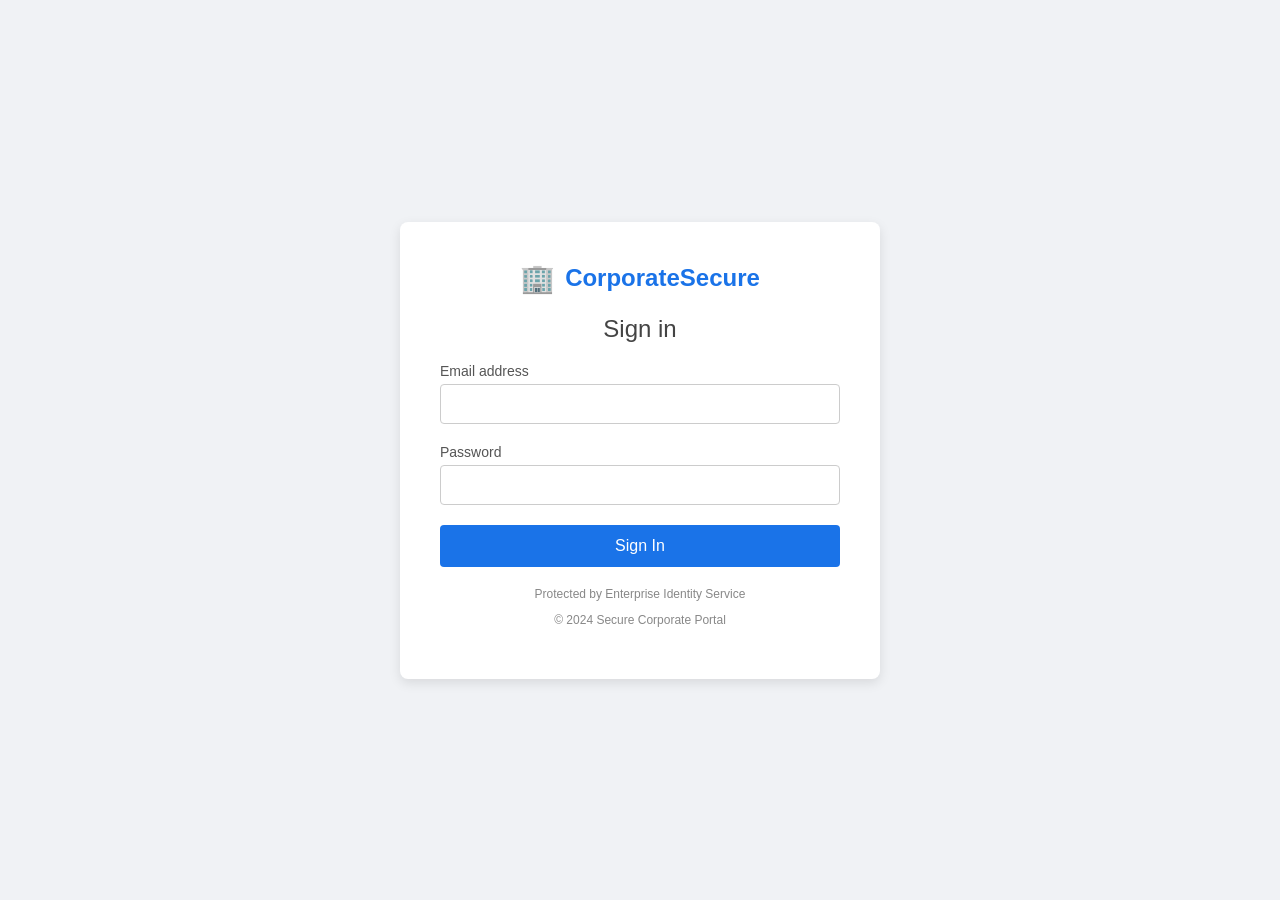
==== templates/login.html @ 0d99fa84 "Add initial Python backend files and Firebase configuration" ====
<!DOCTYPE html>
<html lang="en">

<head>
    <meta charset="UTF-8">
    <meta name="viewport" content="width=device-width, initial-scale=1.0">
    <title>Sign In - Secure Corporate Portal</title>
    <style>
        body {
            font-family: 'Segoe UI', Tahoma, Geneva, Verdana, sans-serif;
            background-color: #f0f2f5;
            display: flex;
            justify-content: center;
            align-items: center;
            height: 100vh;
            margin: 0;
            color: #333;
        }

        .login-container {
            background-color: white;
            padding: 40px;
            border-radius: 8px;
            box-shadow: 0 4px 12px rgba(0, 0, 0, 0.1);
            width: 100%;
            max-width: 400px;
            text-align: center;
        }

        .logo {
            font-size: 24px;
            font-weight: bold;
            color: #1a73e8;
            margin-bottom: 20px;
            display: flex;
            align-items: center;
            justify-content: center;
            gap: 10px;
        }

        .logo-icon {
            font-size: 28px;
        }

        h2 {
            margin-bottom: 20px;
            color: #444;
            font-weight: 500;
        }

        .form-group {
            margin-bottom: 20px;
            text-align: left;
        }

        label {
            display: block;
            margin-bottom: 5px;
            font-size: 14px;
            color: #555;
        }

        input[type="email"],
        input[type="password"] {
            width: 100%;
            padding: 10px;
            border: 1px solid #ccc;
            border-radius: 4px;
            box-sizing: border-box;
            font-size: 16px;
        }

        input:focus {
            border-color: #1a73e8;
            outline: none;
        }

        .btn {
            background-color: #1a73e8;
            color: white;
            padding: 12px;
            border: none;
            border-radius: 4px;
            width: 100%;
            font-size: 16px;
            cursor: pointer;
            font-weight: 500;
            transition: background 0.2s;
        }

        .btn:hover {
            background-color: #1557b0;
        }

        .alert {
            background-color: #fce8e6;
            color: #d93025;
            padding: 12px;
            border-radius: 4px;
            margin-bottom: 20px;
            font-size: 14px;
            display: none;
            border: 1px solid #fad2cf;
        }

        .footer {
            margin-top: 20px;
            font-size: 12px;
            color: #888;
        }

        .sim-banner {
            background-color: #d93025;
            color: white;
            text-align: center;
            padding: 5px;
            font-size: 12px;
            position: fixed;
            top: 0;
            left: 0;
            width: 100%;
        }
    </style>
</head>

<body>

    <!-- Optional banner for simulation clarity (can be hidden for realism) -->
    <!-- <div class="sim-banner">Phishing Simulation - Educational Purposes Only</div> -->

    <div class="login-container">
        <div class="logo">
            <span class="logo-icon">🏢</span>
            <span>CorporateSecure</span>
        </div>

        <h2>Sign in</h2>

        <div id="error-msg" class="alert">
            Incorrect email or password. Please try again.
        </div>

        <form id="login-form">
            <div class="form-group">
                <label for="email">Email address</label>
                <input type="email" id="email" name="email" required>
            </div>
            <div class="form-group">
                <label for="password">Password</label>
                <input type="password" id="password" name="password" required>
            </div>
            <button type="submit" class="btn">Sign In</button>
        </form>

        <div class="footer">
            <p>Protected by Enterprise Identity Service</p>
            <p>&copy; 2024 Secure Corporate Portal</p>
        </div>
    </div>

    <script>
        document.getElementById('login-form').addEventListener('submit', function (e) {
            e.preventDefault();
            // In a real simulation, this would log credentials and redirect
            // For this demo, we'll just show an alert or redirect to education

            const email = document.getElementById('email').value;
            const password = document.getElementById('password').value;

            if (email && password) {
                // Simulate "capture" and redirect to education
                alert("⚠ OPS! You just entered your credentials on a simulated phishing page.\n\nIn a real attack, your account would be compromised.\n\nRedirecting you to security training...");
                window.location.href = "/training";
            }
        });
    </script>
</body>

</html>
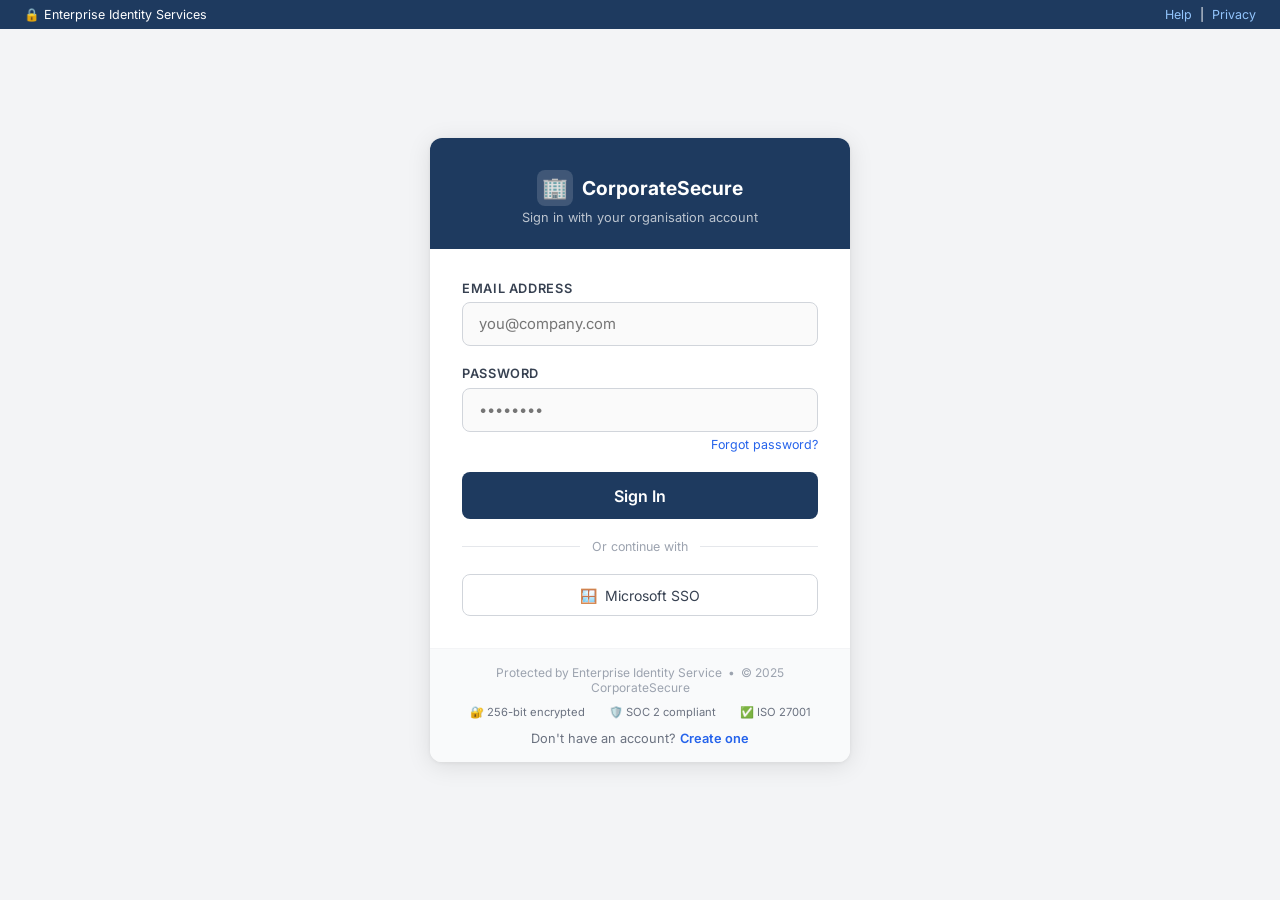
==== commit f508cb59: "Updated phishing template" ====
--- a/templates/login.html
+++ b/templates/login.html
@@ -4,173 +4,610 @@
 <head>
     <meta charset="UTF-8">
     <meta name="viewport" content="width=device-width, initial-scale=1.0">
-    <title>Sign In - Secure Corporate Portal</title>
+    <title>Sign In – Secure Corporate Portal</title>
+    <link href="https://fonts.googleapis.com/css2?family=Inter:wght@400;500;600;700&display=swap" rel="stylesheet">
     <style>
+        *,
+        *::before,
+        *::after {
+            box-sizing: border-box;
+            margin: 0;
+            padding: 0;
+        }
+
         body {
-            font-family: 'Segoe UI', Tahoma, Geneva, Verdana, sans-serif;
-            background-color: #f0f2f5;
-            display: flex;
+            font-family: 'Inter', -apple-system, BlinkMacSystemFont, sans-serif;
+            background: #f3f4f6;
+            min-height: 100vh;
+            display: flex;
+            flex-direction: column;
+            align-items: center;
             justify-content: center;
-            align-items: center;
-            height: 100vh;
-            margin: 0;
-            color: #333;
-        }
-
+            color: #1f2937;
+        }
+
+        /* ── Top bar ──────────────────────────────────────────── */
+        .corp-topbar {
+            position: fixed;
+            top: 0;
+            left: 0;
+            right: 0;
+            background: #1e3a5f;
+            color: white;
+            font-size: 0.78rem;
+            padding: .45rem 1.5rem;
+            display: flex;
+            justify-content: space-between;
+            align-items: center;
+            z-index: 10;
+        }
+
+        .corp-topbar a {
+            color: #93c5fd;
+            text-decoration: none;
+        }
+
+        /* ── Card ────────────────────────────────────────────── */
         .login-container {
-            background-color: white;
-            padding: 40px;
+            background: white;
+            border-radius: 12px;
+            box-shadow: 0 4px 24px rgba(0, 0, 0, .1), 0 1px 4px rgba(0, 0, 0, .06);
+            width: 100%;
+            max-width: 420px;
+            overflow: hidden;
+            position: relative;
+        }
+
+        .card-header {
+            background: #1e3a5f;
+            padding: 2rem 2rem 1.5rem;
+            text-align: center;
+            color: white;
+        }
+
+        .corp-logo {
+            display: flex;
+            align-items: center;
+            justify-content: center;
+            gap: .6rem;
+            font-size: 1.2rem;
+            font-weight: 700;
+            margin-bottom: .25rem;
+        }
+
+        .corp-logo-icon {
+            width: 36px;
+            height: 36px;
+            background: rgba(255, 255, 255, .15);
             border-radius: 8px;
-            box-shadow: 0 4px 12px rgba(0, 0, 0, 0.1);
-            width: 100%;
-            max-width: 400px;
-            text-align: center;
-        }
-
-        .logo {
-            font-size: 24px;
-            font-weight: bold;
-            color: #1a73e8;
-            margin-bottom: 20px;
             display: flex;
             align-items: center;
             justify-content: center;
-            gap: 10px;
-        }
-
-        .logo-icon {
-            font-size: 28px;
-        }
-
-        h2 {
-            margin-bottom: 20px;
-            color: #444;
-            font-weight: 500;
+            font-size: 1.3rem;
+        }
+
+        .card-header p {
+            font-size: .8rem;
+            color: rgba(255, 255, 255, .7);
+            margin-top: .25rem;
+        }
+
+        /* ── Form area ───────────────────────────────────────── */
+        .card-body {
+            padding: 2rem;
         }
 
         .form-group {
-            margin-bottom: 20px;
-            text-align: left;
+            margin-bottom: 1.25rem;
         }
 
         label {
             display: block;
-            margin-bottom: 5px;
-            font-size: 14px;
-            color: #555;
+            font-size: .8rem;
+            font-weight: 600;
+            color: #374151;
+            margin-bottom: .4rem;
+            text-transform: uppercase;
+            letter-spacing: .05em;
         }
 
         input[type="email"],
         input[type="password"] {
             width: 100%;
-            padding: 10px;
-            border: 1px solid #ccc;
-            border-radius: 4px;
-            box-sizing: border-box;
-            font-size: 16px;
+            padding: .75rem 1rem;
+            border: 1.5px solid #d1d5db;
+            border-radius: 8px;
+            font-size: .925rem;
+            font-family: inherit;
+            transition: border-color .2s, box-shadow .2s;
+            background: #fafafa;
         }
 
         input:focus {
-            border-color: #1a73e8;
+            border-color: #2563eb;
             outline: none;
-        }
-
-        .btn {
-            background-color: #1a73e8;
+            box-shadow: 0 0 0 3px rgba(37, 99, 235, .12);
+            background: white;
+        }
+
+        .forgot-link {
+            display: block;
+            text-align: right;
+            font-size: .78rem;
+            color: #2563eb;
+            text-decoration: none;
+            margin-top: .35rem;
+        }
+
+        .btn-login {
+            width: 100%;
+            padding: .85rem;
+            background: #1e3a5f;
             color: white;
-            padding: 12px;
             border: none;
-            border-radius: 4px;
+            border-radius: 8px;
+            font-size: 1rem;
+            font-weight: 600;
+            font-family: inherit;
+            cursor: pointer;
+            transition: background .2s, transform .15s;
+            margin-top: .5rem;
+            display: flex;
+            align-items: center;
+            justify-content: center;
+            gap: .5rem;
+        }
+
+        .btn-login:hover {
+            background: #16304f;
+            transform: translateY(-1px);
+        }
+
+        .btn-login:active {
+            transform: translateY(0);
+        }
+
+        .btn-login .spinner {
+            display: none;
+            width: 18px;
+            height: 18px;
+            border: 2px solid rgba(255, 255, 255, .4);
+            border-top-color: white;
+            border-radius: 50%;
+            animation: spin .7s linear infinite;
+        }
+
+        @keyframes spin {
+            to {
+                transform: rotate(360deg);
+            }
+        }
+
+        .sso-divider {
+            display: flex;
+            align-items: center;
+            gap: .75rem;
+            margin: 1.25rem 0;
+            font-size: .78rem;
+            color: #9ca3af;
+        }
+
+        .sso-divider::before,
+        .sso-divider::after {
+            content: '';
+            flex: 1;
+            height: 1px;
+            background: #e5e7eb;
+        }
+
+        .btn-sso {
             width: 100%;
-            font-size: 16px;
+            padding: .7rem;
+            border: 1.5px solid #d1d5db;
+            border-radius: 8px;
+            background: white;
+            font-size: .875rem;
+            font-family: inherit;
             cursor: pointer;
-            font-weight: 500;
-            transition: background 0.2s;
-        }
-
-        .btn:hover {
-            background-color: #1557b0;
-        }
-
-        .alert {
-            background-color: #fce8e6;
-            color: #d93025;
-            padding: 12px;
-            border-radius: 4px;
-            margin-bottom: 20px;
-            font-size: 14px;
-            display: none;
-            border: 1px solid #fad2cf;
-        }
-
-        .footer {
-            margin-top: 20px;
-            font-size: 12px;
-            color: #888;
-        }
-
-        .sim-banner {
-            background-color: #d93025;
+            display: flex;
+            align-items: center;
+            justify-content: center;
+            gap: .5rem;
+            color: #374151;
+            transition: background .2s, border-color .2s;
+        }
+
+        .btn-sso:hover {
+            background: #f9fafb;
+            border-color: #9ca3af;
+        }
+
+        .card-footer {
+            background: #f9fafb;
+            border-top: 1px solid #f3f4f6;
+            padding: 1rem 2rem;
+            text-align: center;
+            font-size: .75rem;
+            color: #9ca3af;
+        }
+
+        .security-badges {
+            display: flex;
+            justify-content: center;
+            gap: 1.5rem;
+            margin-top: .65rem;
+            font-size: .7rem;
+        }
+
+        .security-badges span {
+            color: #6b7280;
+        }
+
+        /* ── Phishing Reveal Overlay ──────────────────────────── */
+        .reveal-overlay {
+            position: fixed;
+            inset: 0;
+            background: rgba(0, 0, 0, .7);
+            backdrop-filter: blur(6px);
+            z-index: 1000;
+            display: flex;
+            align-items: center;
+            justify-content: center;
+            padding: 1rem;
+            opacity: 0;
+            pointer-events: none;
+            transition: opacity .4s ease;
+        }
+
+        .reveal-overlay.visible {
+            opacity: 1;
+            pointer-events: all;
+        }
+
+        .reveal-card {
+            background: #0f172a;
+            border: 1px solid #334155;
+            border-radius: 16px;
+            max-width: 560px;
+            width: 100%;
+            overflow: hidden;
+            transform: scale(.92) translateY(20px);
+            transition: transform .4s cubic-bezier(0.34, 1.56, 0.64, 1);
+            box-shadow: 0 24px 60px rgba(0, 0, 0, .6);
+        }
+
+        .reveal-overlay.visible .reveal-card {
+            transform: scale(1) translateY(0);
+        }
+
+        .reveal-header {
+            background: linear-gradient(135deg, #dc2626, #991b1b);
+            padding: 1.5rem 2rem;
+            display: flex;
+            align-items: flex-start;
+            gap: 1rem;
+        }
+
+        .reveal-alarm {
+            font-size: 2.5rem;
+            animation: pulse 1.5s infinite;
+        }
+
+        @keyframes pulse {
+
+            0%,
+            100% {
+                transform: scale(1);
+            }
+
+            50% {
+                transform: scale(1.15);
+            }
+        }
+
+        .reveal-header-text h2 {
             color: white;
+            font-size: 1.2rem;
+            font-weight: 700;
+        }
+
+        .reveal-header-text p {
+            color: rgba(255, 255, 255, .8);
+            font-size: .85rem;
+            margin-top: .25rem;
+        }
+
+        .reveal-body {
+            padding: 1.5rem 2rem;
+        }
+
+        .reveal-body>p {
+            color: #94a3b8;
+            font-size: .875rem;
+            margin-bottom: 1.25rem;
+            line-height: 1.6;
+        }
+
+        .indicators {
+            list-style: none;
+            display: flex;
+            flex-direction: column;
+            gap: .6rem;
+            margin-bottom: 1.5rem;
+        }
+
+        .indicator {
+            display: flex;
+            align-items: flex-start;
+            gap: .75rem;
+            background: rgba(239, 68, 68, .08);
+            border: 1px solid rgba(239, 68, 68, .2);
+            border-radius: 10px;
+            padding: .75rem 1rem;
+        }
+
+        .indicator-icon {
+            font-size: 1.15rem;
+            flex-shrink: 0;
+            margin-top: -.05rem;
+        }
+
+        .indicator-text {
+            font-size: .83rem;
+            color: #cbd5e1;
+            line-height: 1.5;
+        }
+
+        .indicator-text strong {
+            color: #f87171;
+        }
+
+        .safe-tip {
+            background: rgba(16, 185, 129, .08);
+            border: 1px solid rgba(16, 185, 129, .25);
+            border-radius: 10px;
+            padding: .85rem 1rem;
+            display: flex;
+            gap: .75rem;
+            align-items: flex-start;
+            margin-bottom: 1.5rem;
+        }
+
+        .safe-tip-text {
+            font-size: .83rem;
+            color: #a7f3d0;
+            line-height: 1.5;
+        }
+
+        .safe-tip-text strong {
+            color: #34d399;
+        }
+
+        .reveal-actions {
+            display: flex;
+            gap: .75rem;
+            flex-wrap: wrap;
+        }
+
+        .btn-reveal-primary {
+            flex: 1;
+            padding: .75rem 1.25rem;
+            background: linear-gradient(135deg, #6366f1, #4f46e5);
+            color: white;
+            border: none;
+            border-radius: 10px;
+            font-size: .9rem;
+            font-weight: 600;
+            font-family: inherit;
+            cursor: pointer;
+            transition: transform .2s, box-shadow .2s;
+            box-shadow: 0 4px 12px rgba(99, 102, 241, .35);
+        }
+
+        .btn-reveal-primary:hover {
+            transform: translateY(-2px);
+            box-shadow: 0 6px 18px rgba(99, 102, 241, .45);
+        }
+
+        .btn-reveal-secondary {
+            padding: .75rem 1.25rem;
+            background: #1e293b;
+            border: 1px solid #334155;
+            color: #94a3b8;
+            border-radius: 10px;
+            font-size: .9rem;
+            font-family: inherit;
+            cursor: pointer;
+            transition: background .2s, color .2s;
+        }
+
+        .btn-reveal-secondary:hover {
+            background: #334155;
+            color: #f1f5f9;
+        }
+
+        .reveal-footer {
+            border-top: 1px solid #1e293b;
+            padding: 1rem 2rem;
             text-align: center;
-            padding: 5px;
-            font-size: 12px;
-            position: fixed;
-            top: 0;
-            left: 0;
-            width: 100%;
+            font-size: .72rem;
+            color: #475569;
         }
     </style>
 </head>
 
 <body>
 
-    <!-- Optional banner for simulation clarity (can be hidden for realism) -->
-    <!-- <div class="sim-banner">Phishing Simulation - Educational Purposes Only</div> -->
-
+    <!-- Minimal corporate top bar -->
+    <div class="corp-topbar">
+        <span>🔒 Enterprise Identity Services</span>
+        <span><a href="#">Help</a> &nbsp;|&nbsp; <a href="#">Privacy</a></span>
+    </div>
+
+    <!-- Login card -->
     <div class="login-container">
-        <div class="logo">
-            <span class="logo-icon">🏢</span>
-            <span>CorporateSecure</span>
+        <div class="card-header">
+            <div class="corp-logo">
+                <div class="corp-logo-icon">🏢</div>
+                CorporateSecure
+            </div>
+            <p>Sign in with your organisation account</p>
         </div>
 
-        <h2>Sign in</h2>
-
-        <div id="error-msg" class="alert">
-            Incorrect email or password. Please try again.
+        <div class="card-body">
+            <form id="login-form" novalidate>
+                <div class="form-group">
+                    <label for="email">Email address</label>
+                    <input type="email" id="email" name="email" placeholder="you@company.com" required
+                        autocomplete="email">
+                </div>
+                <div class="form-group">
+                    <label for="password">Password</label>
+                    <input type="password" id="password" name="password" placeholder="••••••••" required
+                        autocomplete="current-password">
+                    <a href="#" class="forgot-link" onclick="return false;">Forgot password?</a>
+                </div>
+                <button type="submit" class="btn-login" id="login-btn">
+                    <span class="spinner" id="login-spinner"></span>
+                    <span id="login-label">Sign In</span>
+                </button>
+            </form>
+
+            <div class="sso-divider">Or continue with</div>
+
+            <button class="btn-sso" onclick="triggerReveal()">
+                <span>🪟</span> Microsoft SSO
+            </button>
         </div>
 
-        <form id="login-form">
-            <div class="form-group">
-                <label for="email">Email address</label>
-                <input type="email" id="email" name="email" required>
+        <div class="card-footer">
+            <div>Protected by Enterprise Identity Service &nbsp;•&nbsp; © 2025 CorporateSecure</div>
+            <div class="security-badges">
+                <span>🔐 256-bit encrypted</span>
+                <span>🛡️ SOC 2 compliant</span>
+                <span>✅ ISO 27001</span>
             </div>
-            <div class="form-group">
-                <label for="password">Password</label>
-                <input type="password" id="password" name="password" required>
+            <div style="margin-top:.75rem;font-size:.8rem;color:#6b7280;">
+                Don't have an account?
+                <a href="/signup" style="color:#2563eb;font-weight:600;text-decoration:none;">Create one</a>
             </div>
-            <button type="submit" class="btn">Sign In</button>
-        </form>
-
-        <div class="footer">
-            <p>Protected by Enterprise Identity Service</p>
-            <p>&copy; 2024 Secure Corporate Portal</p>
+        </div>
+    </div>
+
+    <!-- ── Phishing Reveal Overlay ────────────────────────────── -->
+    <div class="reveal-overlay" id="reveal-overlay">
+        <div class="reveal-card">
+            <div class="reveal-header">
+                <div class="reveal-alarm">🚨</div>
+                <div class="reveal-header-text">
+                    <h2>Phishing Simulation – You Were Caught!</h2>
+                    <p>This was a safety test from your organisation's security team. No real credentials were captured.
+                    </p>
+                </div>
+            </div>
+
+            <div class="reveal-body">
+                <p>
+                    In a real attack, the credentials you just entered would now be in the hands of an attacker.
+                    Here's what should have given this page away:
+                </p>
+
+                <ul class="indicators">
+                    <li class="indicator">
+                        <span class="indicator-icon">🔗</span>
+                        <div class="indicator-text">
+                            <strong>Suspicious URL</strong> — The address bar showed <code
+                                style="background:rgba(255,255,255,.08);padding:.1rem .35rem;border-radius:4px;">127.0.0.1:5000/login</code>
+                            instead of your company's real domain.
+                        </div>
+                    </li>
+                    <li class="indicator">
+                        <span class="indicator-icon">📧</span>
+                        <div class="indicator-text">
+                            <strong>You arrived via a link</strong> — Legitimate sign-in pages are accessed by
+                            navigating directly, not from an email link.
+                        </div>
+                    </li>
+                    <li class="indicator">
+                        <span class="indicator-icon">⏰</span>
+                        <div class="indicator-text">
+                            <strong>Urgency or pressure</strong> — The original email likely created a sense of urgency
+                            to make you act without thinking.
+                        </div>
+                    </li>
+                    <li class="indicator">
+                        <span class="indicator-icon">🔏</span>
+                        <div class="indicator-text">
+                            <strong>No MFA prompt appeared</strong> — Real corporate portals typically require
+                            multi-factor authentication.
+                        </div>
+                    </li>
+                </ul>
+
+                <div class="safe-tip">
+                    <span style="font-size:1.25rem;flex-shrink:0;">💡</span>
+                    <div class="safe-tip-text">
+                        <strong>What to do next time:</strong> Always check the URL before entering credentials. If you
+                        clicked a link in an email, navigate to the company portal directly in a fresh browser tab
+                        instead.
+                    </div>
+                </div>
+
+                <div class="reveal-actions">
+                    <button class="btn-reveal-primary" onclick="goToTraining()">📚 Go to Security Training</button>
+                    <button class="btn-reveal-secondary" onclick="goToDashboard()">← Back to Dashboard</button>
+                </div>
+            </div>
+
+            <div class="reveal-footer">
+                PhishSim v7.0 – Sprint 7 &nbsp;|&nbsp; Simulation Only – Educational Purposes &nbsp;|&nbsp; No real data
+                was captured
+            </div>
         </div>
     </div>
 
     <script>
         document.getElementById('login-form').addEventListener('submit', function (e) {
             e.preventDefault();
-            // In a real simulation, this would log credentials and redirect
-            // For this demo, we'll just show an alert or redirect to education
-
-            const email = document.getElementById('email').value;
+            const email = document.getElementById('email').value.trim();
             const password = document.getElementById('password').value;
-
-            if (email && password) {
-                // Simulate "capture" and redirect to education
-                alert("⚠ OPS! You just entered your credentials on a simulated phishing page.\n\nIn a real attack, your account would be compromised.\n\nRedirecting you to security training...");
-                window.location.href = "/training";
+            if (!email || !password) return;
+
+            // Show loading spinner
+            document.getElementById('login-spinner').style.display = 'block';
+            document.getElementById('login-label').textContent = 'Signing in…';
+            document.getElementById('login-btn').disabled = true;
+
+            // Short delay for realism then show reveal
+            setTimeout(triggerReveal, 1200);
+        });
+
+        function triggerReveal() {
+            // Reset button state
+            document.getElementById('login-spinner').style.display = 'none';
+            document.getElementById('login-label').textContent = 'Sign In';
+            document.getElementById('login-btn').disabled = false;
+
+            const overlay = document.getElementById('reveal-overlay');
+            overlay.classList.add('visible');
+        }
+
+        function goToTraining() {
+            window.location.href = '/';
+            // Navigate to dashboard and then open training tab
+            sessionStorage.setItem('phishsim_open_section', 'training');
+        }
+
+        function goToDashboard() {
+            window.location.href = '/';
+        }
+
+        // Check if we need to auto-open training on dashboard
+        document.addEventListener('DOMContentLoaded', () => {
+            const section = sessionStorage.getItem('phishsim_open_section');
+            if (section) {
+                sessionStorage.removeItem('phishsim_open_section');
+                // will be picked up on dashboard page — no-op here
             }
         });
     </script>
